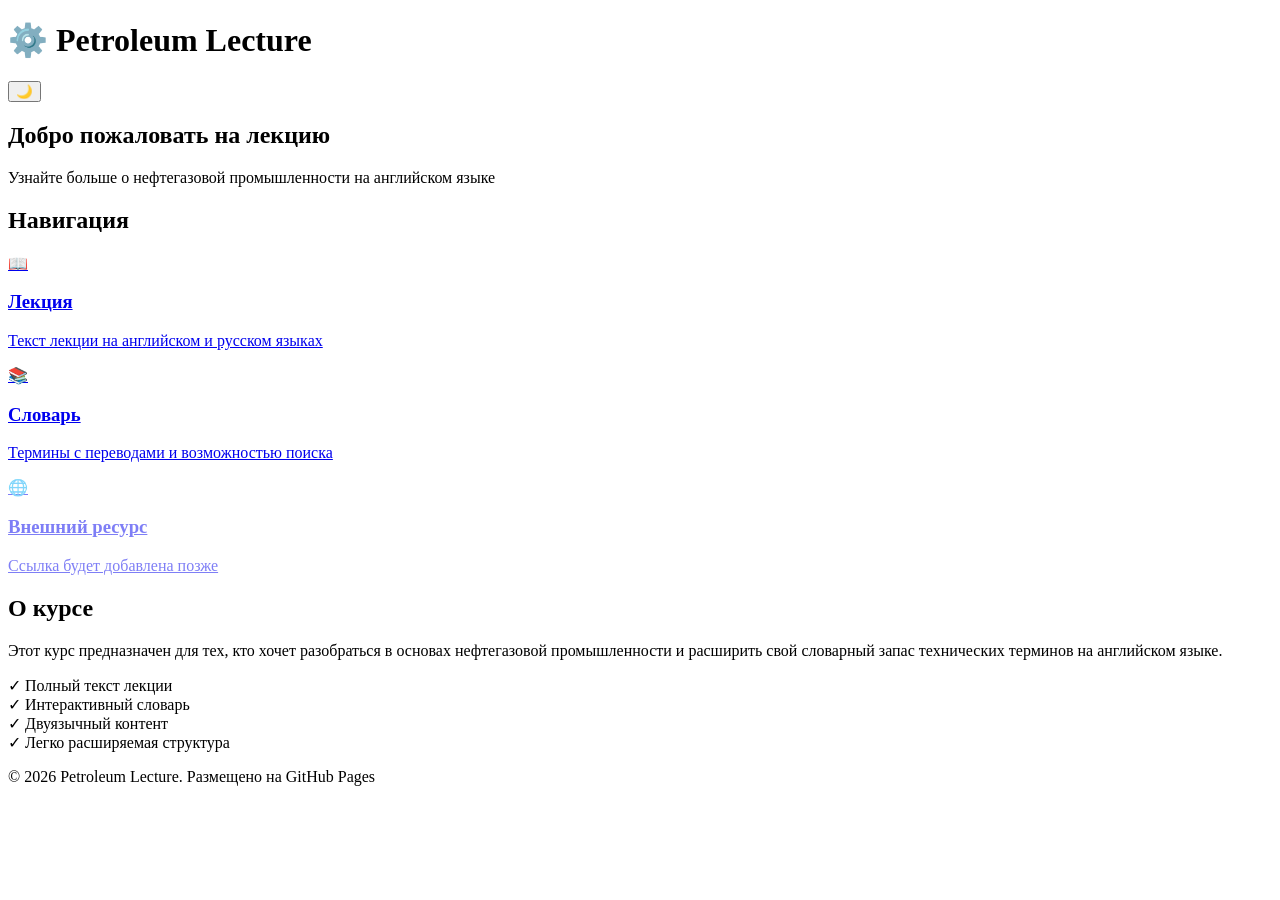
==== index.html @ a56e0f32 "Add main page index.html" ====
<!DOCTYPE html>
<html lang="ru">
<head>
    <meta charset="UTF-8">
    <meta name="viewport" content="width=device-width, initial-scale=1.0">
    <title>Petroleum Lecture - Главная</title>
    <link rel="stylesheet" href="css/style.css">
</head>
<body>
    <!-- Переключатель темы и языка -->
    <header class="header">
        <div class="header-container">
            <h1 class="logo">⚙️ Petroleum Lecture</h1>
            <nav class="header-nav">
                <button id="theme-toggle" class="btn-icon" title="Переключить тему">
                    🌙
                </button>
            </nav>
        </div>
    </header>

    <!-- Основной контент -->
    <main class="container">
        <section class="hero">
            <div class="hero-content">
                <h2>Добро пожаловать на лекцию</h2>
                <p>Узнайте больше о нефтегазовой промышленности на английском языке</p>
            </div>
        </section>

        <!-- Навигация -->
        <section class="navigation-section">
            <h2>Навигация</h2>
            <div class="nav-grid">
                <a href="lecture.html" class="nav-card">
                    <div class="nav-icon">📖</div>
                    <h3>Лекция</h3>
                    <p>Текст лекции на английском и русском языках</p>
                </a>
                
                <a href="dictionary.html" class="nav-card">
                    <div class="nav-icon">📚</div>
                    <h3>Словарь</h3>
                    <p>Термины с переводами и возможностью поиска</p>
                </a>
                
                <a href="#" class="nav-card" id="external-link" style="opacity: 0.5; cursor: not-allowed;">
                    <div class="nav-icon">🌐</div>
                    <h3>Внешний ресурс</h3>
                    <p>Ссылка будет добавлена позже</p>
                </a>
            </div>
        </section>

        <!-- Информация о курсе -->
        <section class="info-section">
            <h2>О курсе</h2>
            <div class="info-content">
                <p>Этот курс предназначен для тех, кто хочет разобраться в основах нефтегазовой промышленности и расширить свой словарный запас технических терминов на английском языке.</p>
                <div class="features">
                    <div class="feature">
                        <span class="feature-icon">✓</span>
                        <span>Полный текст лекции</span>
                    </div>
                    <div class="feature">
                        <span class="feature-icon">✓</span>
                        <span>Интерактивный словарь</span>
                    </div>
                    <div class="feature">
                        <span class="feature-icon">✓</span>
                        <span>Двуязычный контент</span>
                    </div>
                    <div class="feature">
                        <span class="feature-icon">✓</span>
                        <span>Легко расширяемая структура</span>
                    </div>
                </div>
            </div>
        </section>
    </main>

    <!-- Подвал -->
    <footer class="footer">
        <p>&copy; 2026 Petroleum Lecture. Размещено на GitHub Pages</p>
    </footer>

    <script src="js/theme-switcher.js"></script>
</body>
</html>
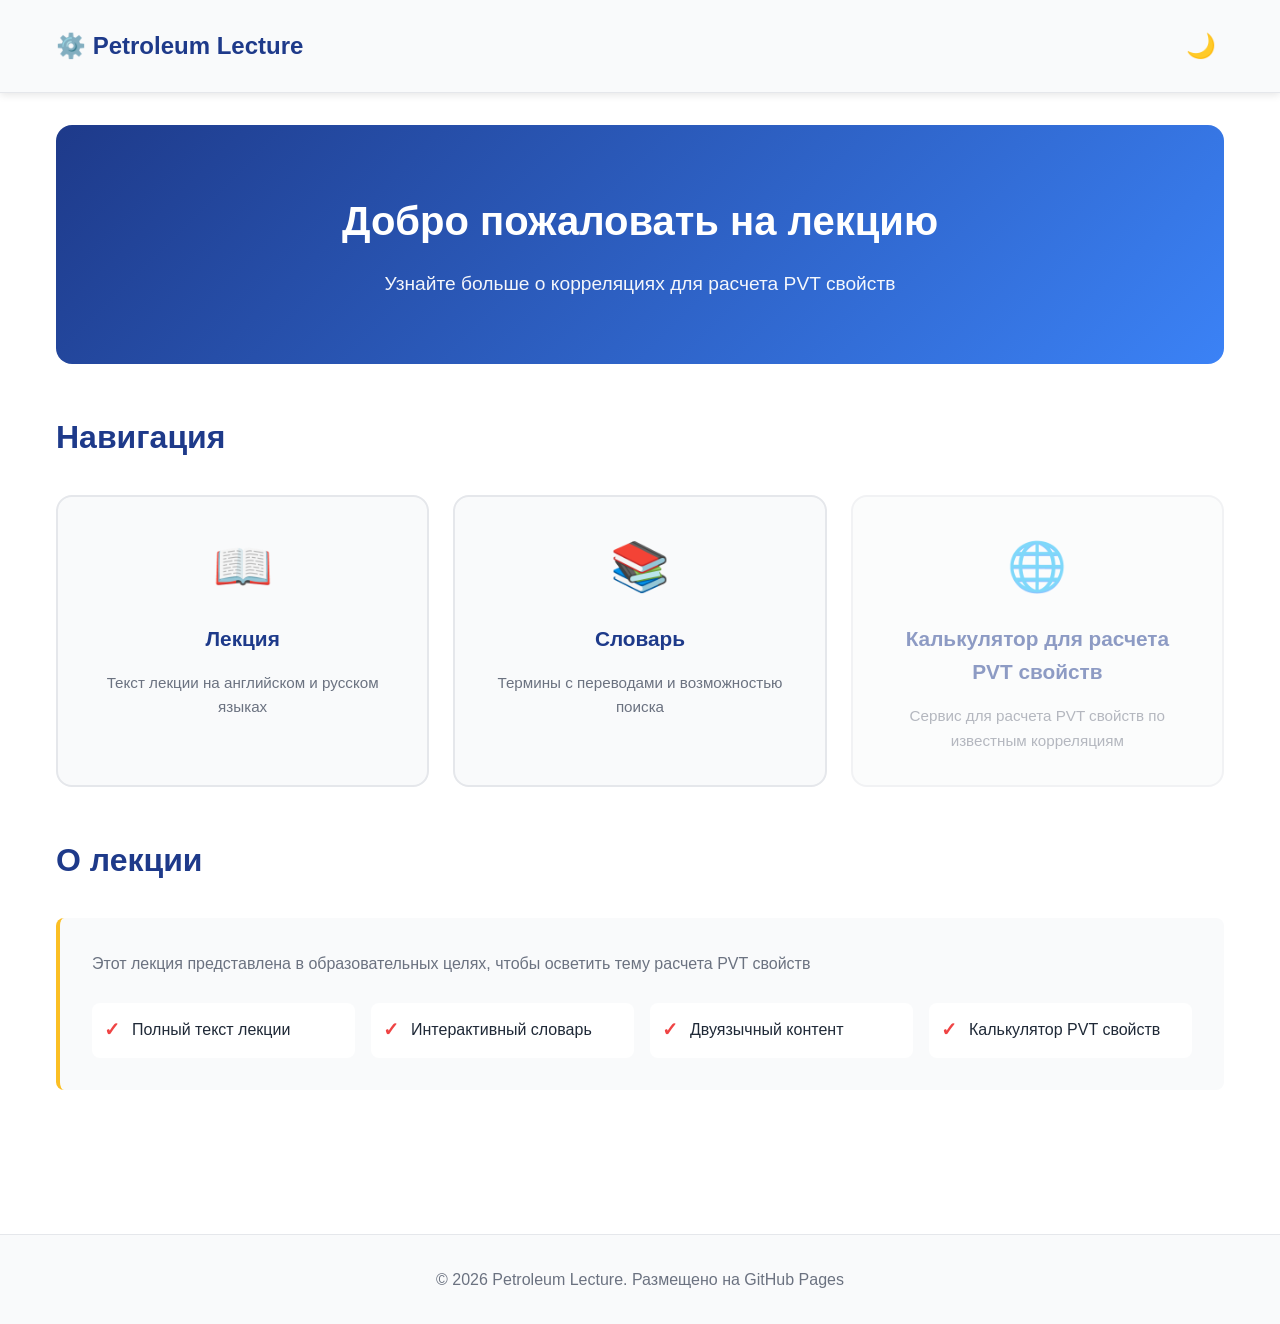
==== commit 4491d5ba: "Стилизовал домашнюю страницу" ====
--- a/index.html
+++ b/index.html
@@ -1,89 +1,104 @@
-<!DOCTYPE html>
+<!doctype html>
 <html lang="ru">
-<head>
-    <meta charset="UTF-8">
-    <meta name="viewport" content="width=device-width, initial-scale=1.0">
-    <title>Petroleum Lecture - Главная</title>
-    <link rel="stylesheet" href="css/style.css">
-</head>
-<body>
-    <!-- Переключатель темы и языка -->
-    <header class="header">
-        <div class="header-container">
-            <h1 class="logo">⚙️ Petroleum Lecture</h1>
-            <nav class="header-nav">
-                <button id="theme-toggle" class="btn-icon" title="Переключить тему">
-                    🌙
-                </button>
-            </nav>
-        </div>
-    </header>
+    <head>
+        <meta charset="UTF-8" />
+        <meta name="viewport" content="width=device-width, initial-scale=1.0" />
+        <title>Petroleum Lecture - Главная</title>
+        <link rel="stylesheet" href="css/style.css" />
+    </head>
+    <body>
+        <!-- Переключатель темы и языка -->
+        <header class="header">
+            <div class="header-container">
+                <h1 class="logo">⚙️ Petroleum Lecture</h1>
+                <nav class="header-nav">
+                    <button
+                        id="theme-toggle"
+                        class="btn-icon"
+                        title="Переключить тему"
+                    >
+                        🌙
+                    </button>
+                </nav>
+            </div>
+        </header>
 
-    <!-- Основной контент -->
-    <main class="container">
-        <section class="hero">
-            <div class="hero-content">
-                <h2>Добро пожаловать на лекцию</h2>
-                <p>Узнайте больше о нефтегазовой промышленности на английском языке</p>
-            </div>
-        </section>
+        <!-- Основной контент -->
+        <main class="container">
+            <section class="hero">
+                <div class="hero-content">
+                    <h2>Добро пожаловать на лекцию</h2>
+                    <p>Узнайте больше о корреляциях для расчета PVT свойств</p>
+                </div>
+            </section>
 
-        <!-- Навигация -->
-        <section class="navigation-section">
-            <h2>Навигация</h2>
-            <div class="nav-grid">
-                <a href="lecture.html" class="nav-card">
-                    <div class="nav-icon">📖</div>
-                    <h3>Лекция</h3>
-                    <p>Текст лекции на английском и русском языках</p>
-                </a>
-                
-                <a href="dictionary.html" class="nav-card">
-                    <div class="nav-icon">📚</div>
-                    <h3>Словарь</h3>
-                    <p>Термины с переводами и возможностью поиска</p>
-                </a>
-                
-                <a href="#" class="nav-card" id="external-link" style="opacity: 0.5; cursor: not-allowed;">
-                    <div class="nav-icon">🌐</div>
-                    <h3>Внешний ресурс</h3>
-                    <p>Ссылка будет добавлена позже</p>
-                </a>
-            </div>
-        </section>
+            <!-- Навигация -->
+            <section class="navigation-section">
+                <h2>Навигация</h2>
+                <div class="nav-grid">
+                    <a href="lecture.html" class="nav-card">
+                        <div class="nav-icon">📖</div>
+                        <h3>Лекция</h3>
+                        <p>Текст лекции на английском и русском языках</p>
+                    </a>
 
-        <!-- Информация о курсе -->
-        <section class="info-section">
-            <h2>О курсе</h2>
-            <div class="info-content">
-                <p>Этот курс предназначен для тех, кто хочет разобраться в основах нефтегазовой промышленности и расширить свой словарный запас технических терминов на английском языке.</p>
-                <div class="features">
-                    <div class="feature">
-                        <span class="feature-icon">✓</span>
-                        <span>Полный текст лекции</span>
-                    </div>
-                    <div class="feature">
-                        <span class="feature-icon">✓</span>
-                        <span>Интерактивный словарь</span>
-                    </div>
-                    <div class="feature">
-                        <span class="feature-icon">✓</span>
-                        <span>Двуязычный контент</span>
-                    </div>
-                    <div class="feature">
-                        <span class="feature-icon">✓</span>
-                        <span>Легко расширяемая структура</span>
+                    <a href="dictionary.html" class="nav-card">
+                        <div class="nav-icon">📚</div>
+                        <h3>Словарь</h3>
+                        <p>Термины с переводами и возможностью поиска</p>
+                    </a>
+
+                    <a
+                        href="https://vl1lin.github.io/calculators/"
+                        class="nav-card"
+                        id="external-link"
+                        style="opacity: 0.5; cursor: not-allowed"
+                    >
+                        <div class="nav-icon">🌐</div>
+                        <h3>Калькулятор для расчета PVT свойств</h3>
+                        <p>
+                            Сервис для расчета PVT свойств по известным
+                            корреляциям
+                        </p>
+                    </a>
+                </div>
+            </section>
+
+            <!-- Информация о курсе -->
+            <section class="info-section">
+                <h2>О лекции</h2>
+                <div class="info-content">
+                    <p>
+                        Этот лекция представлена в образовательных целях, чтобы
+                        осветить тему расчета PVT свойств
+                    </p>
+                    <div class="features">
+                        <div class="feature">
+                            <span class="feature-icon">✓</span>
+                            <span>Полный текст лекции</span>
+                        </div>
+                        <div class="feature">
+                            <span class="feature-icon">✓</span>
+                            <span>Интерактивный словарь</span>
+                        </div>
+                        <div class="feature">
+                            <span class="feature-icon">✓</span>
+                            <span>Двуязычный контент</span>
+                        </div>
+                        <div class="feature">
+                            <span class="feature-icon">✓</span>
+                            <span>Калькулятор PVT свойств</span>
+                        </div>
                     </div>
                 </div>
-            </div>
-        </section>
-    </main>
+            </section>
+        </main>
 
-    <!-- Подвал -->
-    <footer class="footer">
-        <p>&copy; 2026 Petroleum Lecture. Размещено на GitHub Pages</p>
-    </footer>
+        <!-- Подвал -->
+        <footer class="footer">
+            <p>&copy; 2026 Petroleum Lecture. Размещено на GitHub Pages</p>
+        </footer>
 
-    <script src="js/theme-switcher.js"></script>
-</body>
-</html>+        <script src="js/theme-switcher.js"></script>
+    </body>
+</html>
--- a/css/style.css
+++ b/css/style.css
@@ -0,0 +1,615 @@
+/* ============================================
+   ПЕРЕМЕННЫЕ ЦВЕТА И СТИЛИ
+   ============================================ */
+
+:root {
+    /* Светлая тема (по умолчанию) */
+    --color-primary: #1e3a8a;           /* Чернильный (глубокий синий) */
+    --color-accent-blue: #3b82f6;       /* Голубой */
+    --color-accent-red: #ef4444;        /* Красный */
+    --color-accent-gold: #fbbf24;       /* Золотой */
+    --color-bg: #ffffff;                /* Белый фон */
+    --color-bg-secondary: #f9fafb;      /* Светло-серый фон */
+    --color-text: #1f2937;              /* Темный текст */
+    --color-text-secondary: #6b7280;    /* Серый текст */
+    --color-border: #e5e7eb;            /* Светлая граница */
+    --color-shadow: rgba(0, 0, 0, 0.1); /* Тень */
+
+    /* Размеры */
+    --radius: 16px;                     /* Радиус скругления */
+    --radius-small: 8px;                /* Маленький радиус */
+    --spacing: 1rem;                    /* Базовый отступ */
+
+    /* Переходы */
+    --transition: all 0.3s ease;
+}
+
+/* Темная тема */
+body.dark-theme {
+    --color-primary: #60a5fa;           /* Более светлый голубой */
+    --color-accent-blue: #93c5fd;       /* Светлый голубой */
+    --color-accent-red: #fca5a5;        /* Светлый красный */
+    --color-accent-gold: #fcd34d;       /* Светлый золотой */
+    --color-bg: #0f172a;                /* Очень темно-синий */
+    --color-bg-secondary: #1e293b;      /* Темно-серый */
+    --color-text: #f3f4f6;              /* Светлый текст */
+    --color-text-secondary: #cbd5e1;    /* Светло-серый текст */
+    --color-border: #334155;            /* Темная граница */
+    --color-shadow: rgba(0, 0, 0, 0.3); /* Более темная тень */
+}
+
+/* ============================================
+   ГЛОБАЛЬНЫЕ СТИЛИ
+   ============================================ */
+
+* {
+    margin: 0;
+    padding: 0;
+    box-sizing: border-box;
+}
+
+html {
+    scroll-behavior: smooth;
+}
+
+body {
+    font-family: -apple-system, BlinkMacSystemFont, 'Segoe UI', Roboto, Oxygen, Ubuntu, Cantarell, sans-serif;
+    background-color: var(--color-bg);
+    color: var(--color-text);
+    line-height: 1.6;
+    transition: var(--transition);
+}
+
+a {
+    color: var(--color-primary);
+    text-decoration: none;
+    transition: var(--transition);
+}
+
+a:hover {
+    color: var(--color-accent-blue);
+}
+
+/* ============================================
+   ЗАГОЛОВОК
+   ============================================ */
+
+.header {
+    background-color: var(--color-bg-secondary);
+    border-bottom: 1px solid var(--color-border);
+    padding: 1.5rem 0;
+    position: sticky;
+    top: 0;
+    z-index: 100;
+    box-shadow: 0 2px 8px var(--color-shadow);
+}
+
+.header-container {
+    max-width: 1200px;
+    margin: 0 auto;
+    padding: 0 var(--spacing);
+    display: flex;
+    justify-content: space-between;
+    align-items: center;
+}
+
+.logo {
+    font-size: 1.5rem;
+    font-weight: 700;
+    color: var(--color-primary);
+    transition: var(--transition);
+    cursor: pointer;
+}
+
+.logo:hover {
+    transform: scale(1.05);
+}
+
+.header-nav {
+    display: flex;
+    gap: 1rem;
+    align-items: center;
+}
+
+.btn-icon {
+    background: none;
+    border: none;
+    font-size: 1.5rem;
+    cursor: pointer;
+    padding: 0.5rem;
+    border-radius: var(--radius-small);
+    transition: var(--transition);
+}
+
+.btn-icon:hover {
+    background-color: var(--color-border);
+    transform: rotate(20deg);
+}
+
+/* ============================================
+   КОНТЕЙНЕР
+   ============================================ */
+
+.container {
+    max-width: 1200px;
+    margin: 0 auto;
+    padding: 2rem var(--spacing);
+}
+
+/* ============================================
+   ГЕРОЙ СЕКЦИЯ (ГЛАВНАЯ)
+   ============================================ */
+
+.hero {
+    background: linear-gradient(135deg, var(--color-primary) 0%, var(--color-accent-blue) 100%);
+    border-radius: var(--radius);
+    padding: 4rem 2rem;
+    color: white;
+    text-align: center;
+    margin-bottom: 3rem;
+    position: relative;
+    overflow: hidden;
+}
+
+.hero::before {
+    content: '';
+    position: absolute;
+    top: -50%;
+    right: -50%;
+    width: 400px;
+    height: 400px;
+    background: rgba(255, 255, 255, 0.1);
+    border-radius: 50%;
+    animation: float 6s ease-in-out infinite;
+}
+
+@keyframes float {
+    0%, 100% { transform: translateY(0px) translateX(0px); }
+    50% { transform: translateY(20px) translateX(-20px); }
+}
+
+.hero-content {
+    position: relative;
+    z-index: 1;
+}
+
+.hero h2 {
+    font-size: 2.5rem;
+    margin-bottom: 1rem;
+    font-weight: 800;
+}
+
+.hero p {
+    font-size: 1.2rem;
+    opacity: 0.95;
+}
+
+/* ============================================
+   НАВИГАЦИОННАЯ СЕКЦИЯ
+   ============================================ */
+
+.navigation-section,
+.info-section,
+.dictionary-section,
+.lecture-wrapper {
+    margin-bottom: 3rem;
+}
+
+.navigation-section h2,
+.info-section h2,
+.dictionary-section h2 {
+    font-size: 2rem;
+    margin-bottom: 2rem;
+    color: var(--color-primary);
+}
+
+.nav-grid {
+    display: grid;
+    grid-template-columns: repeat(auto-fit, minmax(280px, 1fr));
+    gap: 1.5rem;
+}
+
+.nav-card {
+    background-color: var(--color-bg-secondary);
+    border: 2px solid var(--color-border);
+    border-radius: var(--radius);
+    padding: 2rem;
+    text-align: center;
+    transition: var(--transition);
+    display: flex;
+    flex-direction: column;
+    align-items: center;
+    gap: 1rem;
+}
+
+.nav-card:hover {
+    border-color: var(--color-primary);
+    box-shadow: 0 8px 24px var(--color-shadow);
+    transform: translateY(-8px);
+}
+
+.nav-icon {
+    font-size: 3rem;
+    animation: pulse 2s ease-in-out infinite;
+}
+
+@keyframes pulse {
+    0%, 100% { transform: scale(1); }
+    50% { transform: scale(1.1); }
+}
+
+.nav-card h3 {
+    color: var(--color-primary);
+    font-size: 1.3rem;
+}
+
+.nav-card p {
+    color: var(--color-text-secondary);
+    font-size: 0.95rem;
+}
+
+/* ============================================
+   ИНФОРМАЦИОННАЯ СЕКЦИЯ
+   ============================================ */
+
+.info-content {
+    background-color: var(--color-bg-secondary);
+    border-left: 4px solid var(--color-accent-gold);
+    border-radius: var(--radius-small);
+    padding: 2rem;
+    margin-bottom: 1.5rem;
+}
+
+.info-content p {
+    margin-bottom: 1.5rem;
+    line-height: 1.8;
+    color: var(--color-text-secondary);
+}
+
+.features {
+    display: grid;
+    grid-template-columns: repeat(auto-fit, minmax(200px, 1fr));
+    gap: 1rem;
+}
+
+.feature {
+    display: flex;
+    align-items: center;
+    gap: 0.75rem;
+    padding: 0.75rem;
+    background-color: var(--color-bg);
+    border-radius: var(--radius-small);
+}
+
+.feature-icon {
+    color: var(--color-accent-red);
+    font-weight: bold;
+    font-size: 1.2rem;
+}
+
+/* ============================================
+   КНОПКИ
+   ============================================ */
+
+.btn-primary {
+    background: linear-gradient(135deg, var(--color-primary) 0%, var(--color-accent-blue) 100%);
+    color: white;
+    border: none;
+    padding: 0.75rem 1.5rem;
+    border-radius: var(--radius-small);
+    font-size: 1rem;
+    font-weight: 600;
+    cursor: pointer;
+    transition: var(--transition);
+    box-shadow: 0 4px 12px var(--color-shadow);
+}
+
+.btn-primary:hover {
+    transform: translateY(-2px);
+    box-shadow: 0 6px 16px var(--color-shadow);
+}
+
+.btn-primary:active {
+    transform: translateY(0);
+}
+
+/* ============================================
+   СТРАНИЦА ЛЕКЦИИ
+   ============================================ */
+
+.language-switcher {
+    display: flex;
+    gap: 1rem;
+    margin-bottom: 2rem;
+    justify-content: center;
+    flex-wrap: wrap;
+}
+
+.lang-btn {
+    padding: 0.75rem 1.5rem;
+    border: 2px solid var(--color-border);
+    background-color: var(--color-bg-secondary);
+    color: var(--color-text);
+    border-radius: var(--radius-small);
+    cursor: pointer;
+    font-size: 1rem;
+    font-weight: 600;
+    transition: var(--transition);
+}
+
+.lang-btn:hover {
+    border-color: var(--color-primary);
+}
+
+.lang-btn-active {
+    background: linear-gradient(135deg, var(--color-primary) 0%, var(--color-accent-blue) 100%);
+    color: white;
+    border-color: var(--color-primary);
+}
+
+.lecture-content {
+    position: relative;
+    background-color: var(--color-bg-secondary);
+    border-radius: var(--radius);
+    padding: 2.5rem;
+    min-height: 400px;
+    box-shadow: 0 4px 12px var(--color-shadow);
+}
+
+.lecture-text {
+    display: none;
+    animation: fadeIn 0.5s ease;
+}
+
+.lecture-text.active {
+    display: block;
+}
+
+@keyframes fadeIn {
+    from { opacity: 0; }
+    to { opacity: 1; }
+}
+
+.lecture-text p {
+    line-height: 1.9;
+    margin-bottom: 1rem;
+    text-align: justify;
+    color: var(--color-text-secondary);
+}
+
+.lecture-text h3 {
+    margin-top: 2rem;
+    margin-bottom: 1rem;
+    color: var(--color-primary);
+    font-size: 1.3rem;
+}
+
+/* ============================================
+   СТРАНИЦА СЛОВАРЯ
+   ============================================ */
+
+.search-panel {
+    display: grid;
+    grid-template-columns: repeat(auto-fit, minmax(250px, 1fr));
+    gap: 1rem;
+    margin-bottom: 2rem;
+    padding: 1.5rem;
+    background-color: var(--color-bg-secondary);
+    border-radius: var(--radius);
+    border: 1px solid var(--color-border);
+}
+
+.search-group {
+    display: flex;
+    gap: 0.5rem;
+}
+
+.search-input {
+    flex: 1;
+    padding: 0.75rem;
+    border: 2px solid var(--color-border);
+    border-radius: var(--radius-small);
+    background-color: var(--color-bg);
+    color: var(--color-text);
+    font-size: 1rem;
+    transition: var(--transition);
+}
+
+.search-input:focus {
+    outline: none;
+    border-color: var(--color-primary);
+    box-shadow: 0 0 0 3px rgba(62, 147, 253, 0.1);
+}
+
+.search-input::placeholder {
+    color: var(--color-text-secondary);
+}
+
+.filter-group,
+.sort-group {
+    display: flex;
+    flex-direction: column;
+    gap: 0.5rem;
+}
+
+.filter-group label,
+.sort-group label {
+    font-weight: 600;
+    color: var(--color-text);
+    font-size: 0.9rem;
+}
+
+.filter-select,
+.sort-select {
+    padding: 0.75rem;
+    border: 2px solid var(--color-border);
+    border-radius: var(--radius-small);
+    background-color: var(--color-bg);
+    color: var(--color-text);
+    font-size: 1rem;
+    cursor: pointer;
+    transition: var(--transition);
+}
+
+.filter-select:focus,
+.sort-select:focus {
+    outline: none;
+    border-color: var(--color-primary);
+    box-shadow: 0 0 0 3px rgba(62, 147, 253, 0.1);
+}
+
+.dictionary-grid {
+    display: grid;
+    grid-template-columns: repeat(auto-fill, minmax(300px, 1fr));
+    gap: 1.5rem;
+}
+
+.dictionary-card {
+    background-color: var(--color-bg-secondary);
+    border: 2px solid var(--color-border);
+    border-radius: var(--radius);
+    padding: 1.5rem;
+    transition: var(--transition);
+    cursor: default;
+}
+
+.dictionary-card:hover {
+    border-color: var(--color-primary);
+    box-shadow: 0 8px 20px var(--color-shadow);
+    transform: translateY(-4px);
+}
+
+.dictionary-card-header {
+    display: flex;
+    justify-content: space-between;
+    align-items: flex-start;
+    margin-bottom: 1rem;
+    gap: 1rem;
+}
+
+.dictionary-card-en {
+    font-size: 1.3rem;
+    font-weight: 700;
+    color: var(--color-primary);
+}
+
+.dictionary-card-category {
+    display: inline-block;
+    background: linear-gradient(135deg, var(--color-accent-gold) 0%, #f59e0b 100%);
+    color: white;
+    padding: 0.25rem 0.75rem;
+    border-radius: 20px;
+    font-size: 0.75rem;
+    font-weight: 600;
+    white-space: nowrap;
+}
+
+.dictionary-card-divider {
+    width: 100%;
+    height: 1px;
+    background: linear-gradient(90deg, transparent, var(--color-border), transparent);
+    margin: 1rem 0;
+}
+
+.dictionary-card-ru {
+    font-size: 1rem;
+    color: var(--color-text-secondary);
+    font-style: italic;
+}
+
+/* ============================================
+   ПОДВАЛ
+   ============================================ */
+
+.footer {
+    background-color: var(--color-bg-secondary);
+    border-top: 1px solid var(--color-border);
+    padding: 2rem 0;
+    text-align: center;
+    color: var(--color-text-secondary);
+    margin-top: 4rem;
+}
+
+/* ============================================
+   АДАПТИВНОСТЬ
+   ============================================ */
+
+@media (max-width: 768px) {
+    .container {
+        padding: 1rem;
+    }
+
+    .hero {
+        padding: 2.5rem 1.5rem;
+    }
+
+    .hero h2 {
+        font-size: 1.8rem;
+    }
+
+    .hero p {
+        font-size: 1rem;
+    }
+
+    .navigation-section h2,
+    .info-section h2,
+    .dictionary-section h2 {
+        font-size: 1.5rem;
+    }
+
+    .nav-grid {
+        grid-template-columns: 1fr;
+    }
+
+    .search-panel {
+        grid-template-columns: 1fr;
+    }
+
+    .search-group {
+        flex-direction: column;
+    }
+
+    .dictionary-grid {
+        grid-template-columns: 1fr;
+    }
+
+    .language-switcher {
+        flex-direction: column;
+        align-items: stretch;
+    }
+
+    .lang-btn {
+        width: 100%;
+    }
+
+    .lecture-content {
+        padding: 1.5rem;
+    }
+}
+
+@media (max-width: 480px) {
+    .header-container {
+        flex-direction: column;
+        gap: 1rem;
+    }
+
+    .hero h2 {
+        font-size: 1.5rem;
+    }
+
+    .features {
+        grid-template-columns: 1fr;
+    }
+}
+
+/* ============================================
+   ДОСТУПНОСТЬ
+   ============================================ */
+
+@media (prefers-reduced-motion: reduce) {
+    * {
+        animation-duration: 0.01ms !important;
+        animation-iteration-count: 1 !important;
+        transition-duration: 0.01ms !important;
+    }
+}
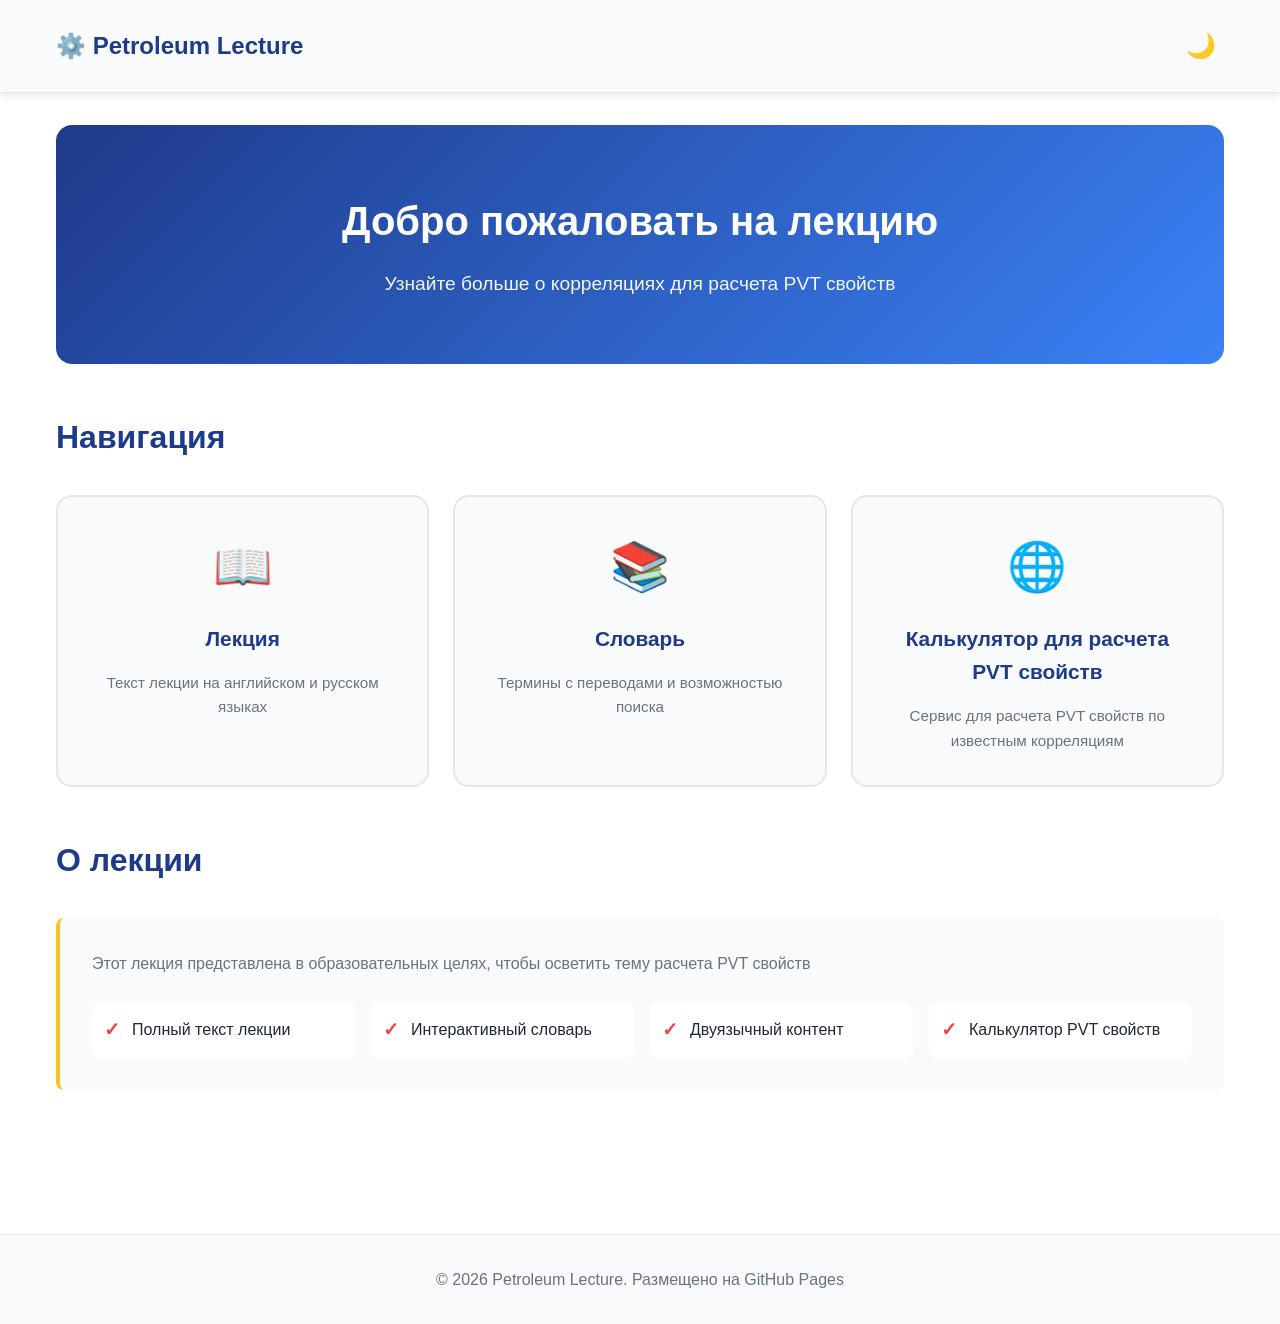
==== commit cae8c898: "Fix external link button - remove disabled styles and add proper handling" ====
--- a/index.html
+++ b/index.html
@@ -52,7 +52,8 @@
                         href="https://vl1lin.github.io/calculators/"
                         class="nav-card"
                         id="external-link"
-                        style="opacity: 0.5; cursor: not-allowed"
+                        target="_blank"
+                        rel="noopener noreferrer"
                     >
                         <div class="nav-icon">🌐</div>
                         <h3>Калькулятор для расчета PVT свойств</h3>
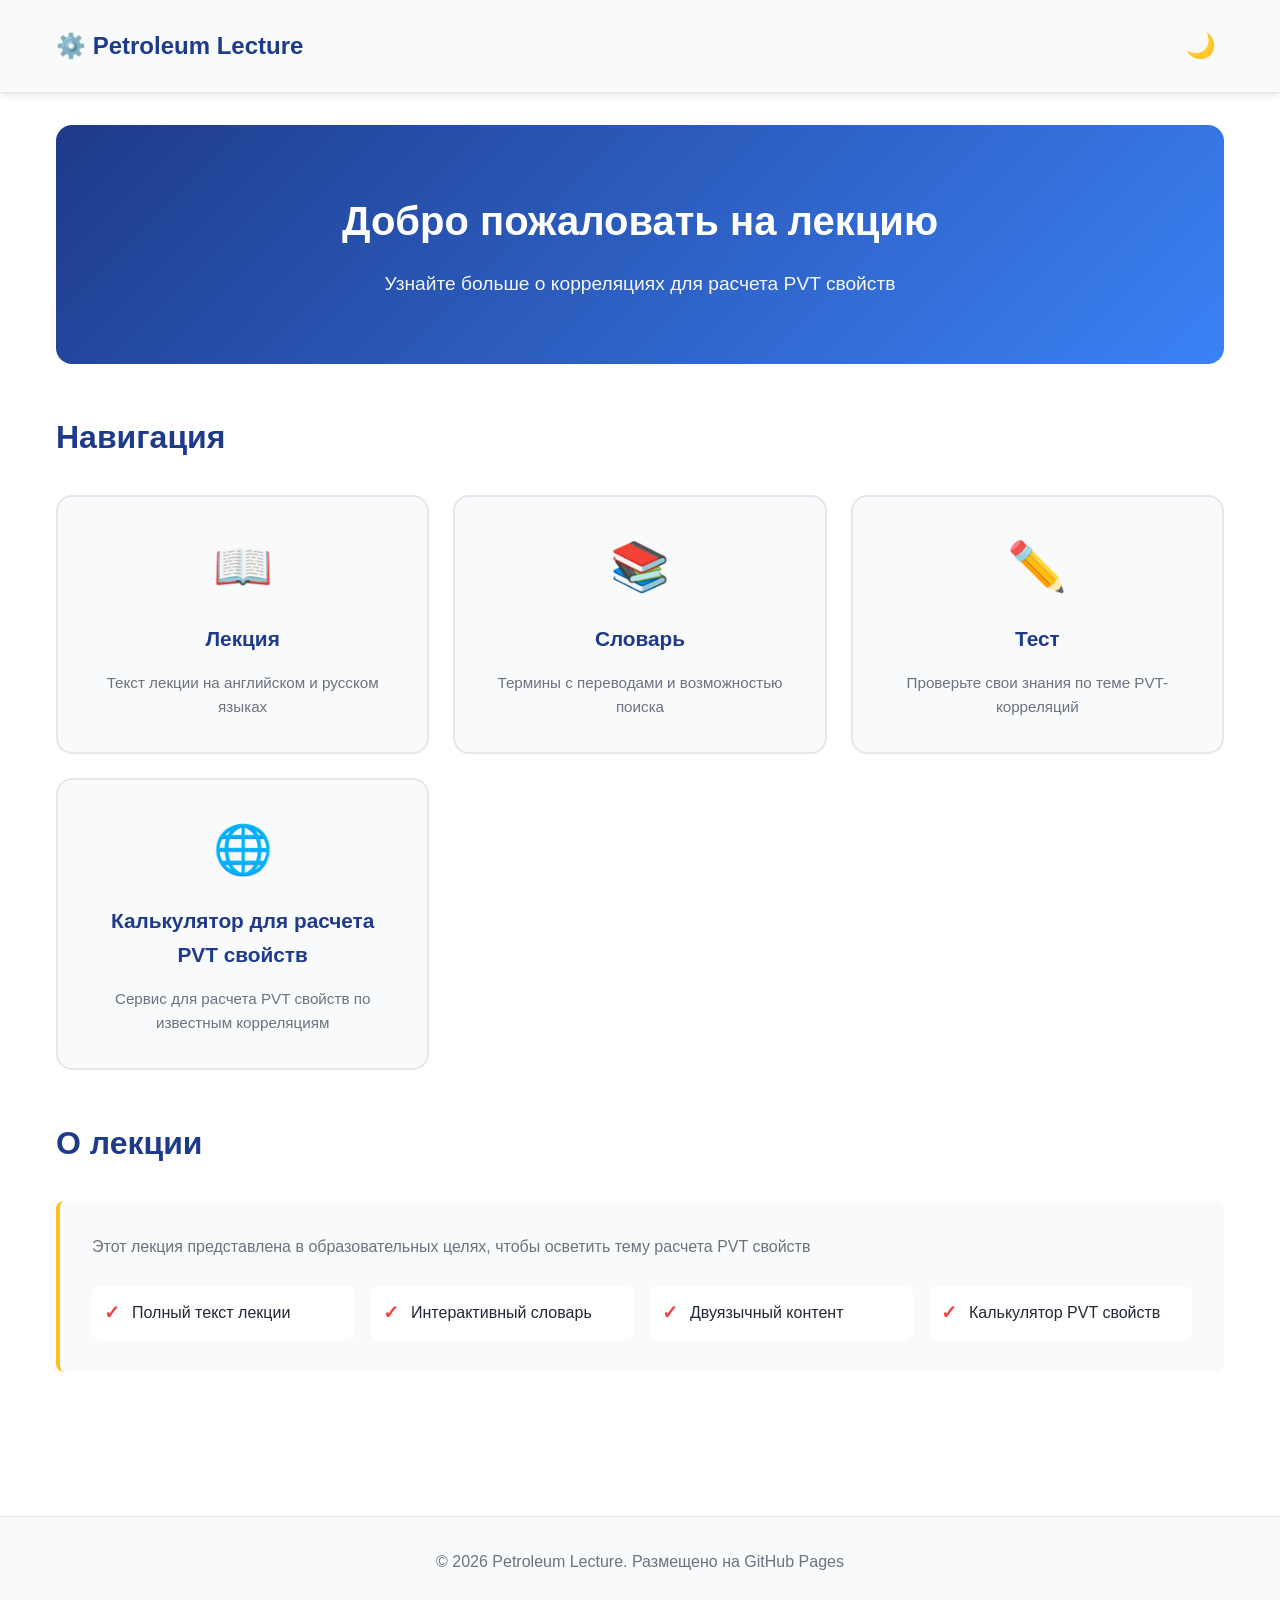
==== commit 70b25429: "Добавил страницу интерактивного теста по PVT-корреляциям Co-Authored-By: Claude Sonnet 4.6 <noreply@" ====
--- a/index.html
+++ b/index.html
@@ -46,6 +46,12 @@
                         <div class="nav-icon">📚</div>
                         <h3>Словарь</h3>
                         <p>Термины с переводами и возможностью поиска</p>
+                    </a>
+
+                    <a href="test.html" class="nav-card">
+                        <div class="nav-icon">✏️</div>
+                        <h3>Тест</h3>
+                        <p>Проверьте свои знания по теме PVT-корреляций</p>
                     </a>
 
                     <a
--- a/css/style.css
+++ b/css/style.css
@@ -377,11 +377,133 @@
     color: var(--color-text-secondary);
 }
 
-.lecture-text h3 {
+.lecture-text h1,
+.lecture-text h2,
+.lecture-text h3,
+.lecture-text h4,
+.lecture-text h5,
+.lecture-text h6 {
     margin-top: 2rem;
     margin-bottom: 1rem;
     color: var(--color-primary);
+}
+
+.lecture-text h1 {
+    font-size: 2rem;
+}
+
+.lecture-text h2 {
+    font-size: 1.75rem;
+}
+
+.lecture-text h3 {
     font-size: 1.3rem;
+}
+
+/* ============================================
+   ТАБЛИЦЫ В ЛЕКЦИЯХ
+   ============================================ */
+
+.lecture-text table {
+    width: 100%;
+    border-collapse: collapse;
+    margin: 1.5rem 0;
+    background-color: var(--color-bg);
+    border-radius: var(--radius-small);
+    overflow: hidden;
+    box-shadow: 0 2px 8px var(--color-shadow);
+}
+
+.lecture-text table thead {
+    background-color: var(--color-bg-secondary);
+    border-bottom: 2px solid var(--color-border);
+}
+
+.lecture-text table th {
+    padding: 1rem;
+    text-align: left;
+    font-weight: 600;
+    color: var(--color-primary);
+}
+
+.lecture-text table td {
+    padding: 0.75rem 1rem;
+    border-bottom: 1px solid var(--color-border);
+}
+
+.lecture-text table tbody tr:hover {
+    background-color: var(--color-bg-secondary);
+}
+
+/* ============================================
+   КОД И ФОРМУЛЫ
+   ============================================ */
+
+.lecture-text code {
+    background-color: var(--color-bg);
+    color: var(--color-accent-red);
+    padding: 0.2rem 0.5rem;
+    border-radius: 4px;
+    font-family: 'Courier New', monospace;
+    font-size: 0.9em;
+}
+
+.lecture-text pre {
+    background-color: var(--color-bg);
+    border-left: 4px solid var(--color-accent-blue);
+    padding: 1rem;
+    border-radius: var(--radius-small);
+    overflow-x: auto;
+    margin: 1rem 0;
+}
+
+.lecture-text pre code {
+    background-color: transparent;
+    color: var(--color-text-secondary);
+    padding: 0;
+}
+
+/* LaTeX/KaTeX формулы */
+.lecture-text .katex-display {
+    margin: 1.5rem 0;
+    padding: 1rem;
+    background-color: var(--color-bg);
+    border-radius: var(--radius-small);
+}
+
+.lecture-text .katex {
+    font-size: 1.1em;
+}
+
+/* Инлайновые формулы */
+.lecture-text .katex-inline {
+    margin: 0 0.2em;
+}
+
+/* ============================================
+   СПИСКИ В ЛЕКЦИЯХ
+   ============================================ */
+
+.lecture-text ul,
+.lecture-text ol {
+    margin: 1rem 0 1rem 2rem;
+}
+
+.lecture-text li {
+    margin-bottom: 0.5rem;
+    line-height: 1.8;
+}
+
+/* ============================================
+   ЦИТАТЫ В ЛЕКЦИЯХ
+   ============================================ */
+
+.lecture-text blockquote {
+    border-left: 4px solid var(--color-accent-gold);
+    padding-left: 1rem;
+    margin: 1.5rem 0;
+    color: var(--color-text-secondary);
+    font-style: italic;
 }
 
 /* ============================================
@@ -518,6 +640,217 @@
 }
 
 /* ============================================
+   СТРАНИЦА ТЕСТА
+   ============================================ */
+
+.test-wrapper {
+    max-width: 860px;
+    margin: 0 auto;
+}
+
+.test-header {
+    text-align: center;
+    margin-bottom: 2.5rem;
+}
+
+.test-title {
+    font-size: 1.8rem;
+    color: var(--color-primary);
+    margin-bottom: 0.75rem;
+}
+
+.test-subtitle {
+    color: var(--color-text-secondary);
+    font-size: 1rem;
+}
+
+.question-card {
+    background-color: var(--color-bg-secondary);
+    border: 2px solid var(--color-border);
+    border-radius: var(--radius);
+    padding: 1.75rem;
+    margin-bottom: 1.5rem;
+    transition: var(--transition);
+}
+
+.question-card.question-correct {
+    border-color: #22c55e;
+}
+
+.question-card.question-wrong {
+    border-color: var(--color-accent-red);
+}
+
+.question-number {
+    font-size: 0.8rem;
+    font-weight: 600;
+    color: var(--color-text-secondary);
+    margin-bottom: 0.6rem;
+    text-transform: uppercase;
+    letter-spacing: 0.06em;
+}
+
+.question-text {
+    font-size: 1.1rem;
+    font-weight: 600;
+    color: var(--color-text);
+    margin-bottom: 1.25rem;
+    line-height: 1.6;
+}
+
+.options-list {
+    list-style: none;
+    display: flex;
+    flex-direction: column;
+    gap: 0.6rem;
+}
+
+.option-label {
+    display: flex;
+    align-items: center;
+    gap: 0.75rem;
+    padding: 0.75rem 1rem;
+    border: 2px solid var(--color-border);
+    border-radius: var(--radius-small);
+    cursor: pointer;
+    transition: var(--transition);
+    background-color: var(--color-bg);
+}
+
+.option-label:hover {
+    border-color: var(--color-primary);
+    background-color: var(--color-bg-secondary);
+}
+
+.option-radio {
+    display: none;
+}
+
+.option-radio:checked + .option-letter {
+    background: linear-gradient(135deg, var(--color-primary) 0%, var(--color-accent-blue) 100%);
+    color: white;
+    border-color: transparent;
+}
+
+.option-letter {
+    display: flex;
+    align-items: center;
+    justify-content: center;
+    width: 2rem;
+    height: 2rem;
+    min-width: 2rem;
+    border: 2px solid var(--color-border);
+    border-radius: 50%;
+    font-weight: 700;
+    font-size: 0.9rem;
+    color: var(--color-text-secondary);
+    transition: var(--transition);
+}
+
+.option-text {
+    color: var(--color-text-secondary);
+    line-height: 1.5;
+}
+
+.option-item.option-correct .option-label {
+    border-color: #22c55e;
+    background-color: rgba(34, 197, 94, 0.08);
+}
+
+.option-item.option-correct .option-letter {
+    background-color: #22c55e;
+    border-color: #22c55e;
+    color: white;
+}
+
+.option-item.option-correct .option-text {
+    color: var(--color-text);
+    font-weight: 500;
+}
+
+.option-item.option-wrong .option-label {
+    border-color: var(--color-accent-red);
+    background-color: rgba(239, 68, 68, 0.08);
+}
+
+.option-item.option-wrong .option-letter {
+    background-color: var(--color-accent-red);
+    border-color: var(--color-accent-red);
+    color: white;
+}
+
+.correct-hint {
+    margin-top: 1.25rem;
+    padding: 1rem 1.25rem;
+    background-color: rgba(34, 197, 94, 0.08);
+    border-left: 4px solid #22c55e;
+    border-radius: var(--radius-small);
+    color: var(--color-text);
+    font-size: 0.95rem;
+    line-height: 1.6;
+}
+
+.test-actions {
+    display: flex;
+    justify-content: center;
+    margin: 2rem 0;
+}
+
+.btn-check {
+    padding: 1rem 3rem;
+    font-size: 1.1rem;
+}
+
+.results-panel {
+    background-color: var(--color-bg-secondary);
+    border: 2px solid var(--color-border);
+    border-radius: var(--radius);
+    padding: 2.5rem;
+    margin-top: 2rem;
+    text-align: center;
+}
+
+.results-panel.hidden {
+    display: none;
+}
+
+.results-score {
+    margin-bottom: 1.5rem;
+}
+
+.score-circle {
+    display: inline-flex;
+    align-items: center;
+    justify-content: center;
+    width: 120px;
+    height: 120px;
+    border-radius: 50%;
+    background: linear-gradient(135deg, var(--color-primary) 0%, var(--color-accent-blue) 100%);
+    color: white;
+    font-size: 2rem;
+    font-weight: 800;
+    margin-bottom: 1rem;
+    box-shadow: 0 8px 24px var(--color-shadow);
+}
+
+.score-label {
+    font-size: 1.5rem;
+    font-weight: 700;
+    color: var(--color-primary);
+    margin-bottom: 0.4rem;
+}
+
+.score-pct {
+    color: var(--color-text-secondary);
+    font-size: 1rem;
+}
+
+.btn-retry {
+    margin-top: 1.5rem;
+    padding: 0.85rem 2.5rem;
+}
+
+/* ============================================
    ПОДВАЛ
    ============================================ */
 
@@ -585,6 +918,15 @@
     .lecture-content {
         padding: 1.5rem;
     }
+
+    .lecture-text table {
+        font-size: 0.9rem;
+    }
+
+    .lecture-text table th,
+    .lecture-text table td {
+        padding: 0.5rem;
+    }
 }
 
 @media (max-width: 480px) {
@@ -599,6 +941,18 @@
 
     .features {
         grid-template-columns: 1fr;
+    }
+
+    .lecture-text h1 {
+        font-size: 1.5rem;
+    }
+
+    .lecture-text h2 {
+        font-size: 1.3rem;
+    }
+
+    .lecture-text h3 {
+        font-size: 1.1rem;
     }
 }
 
